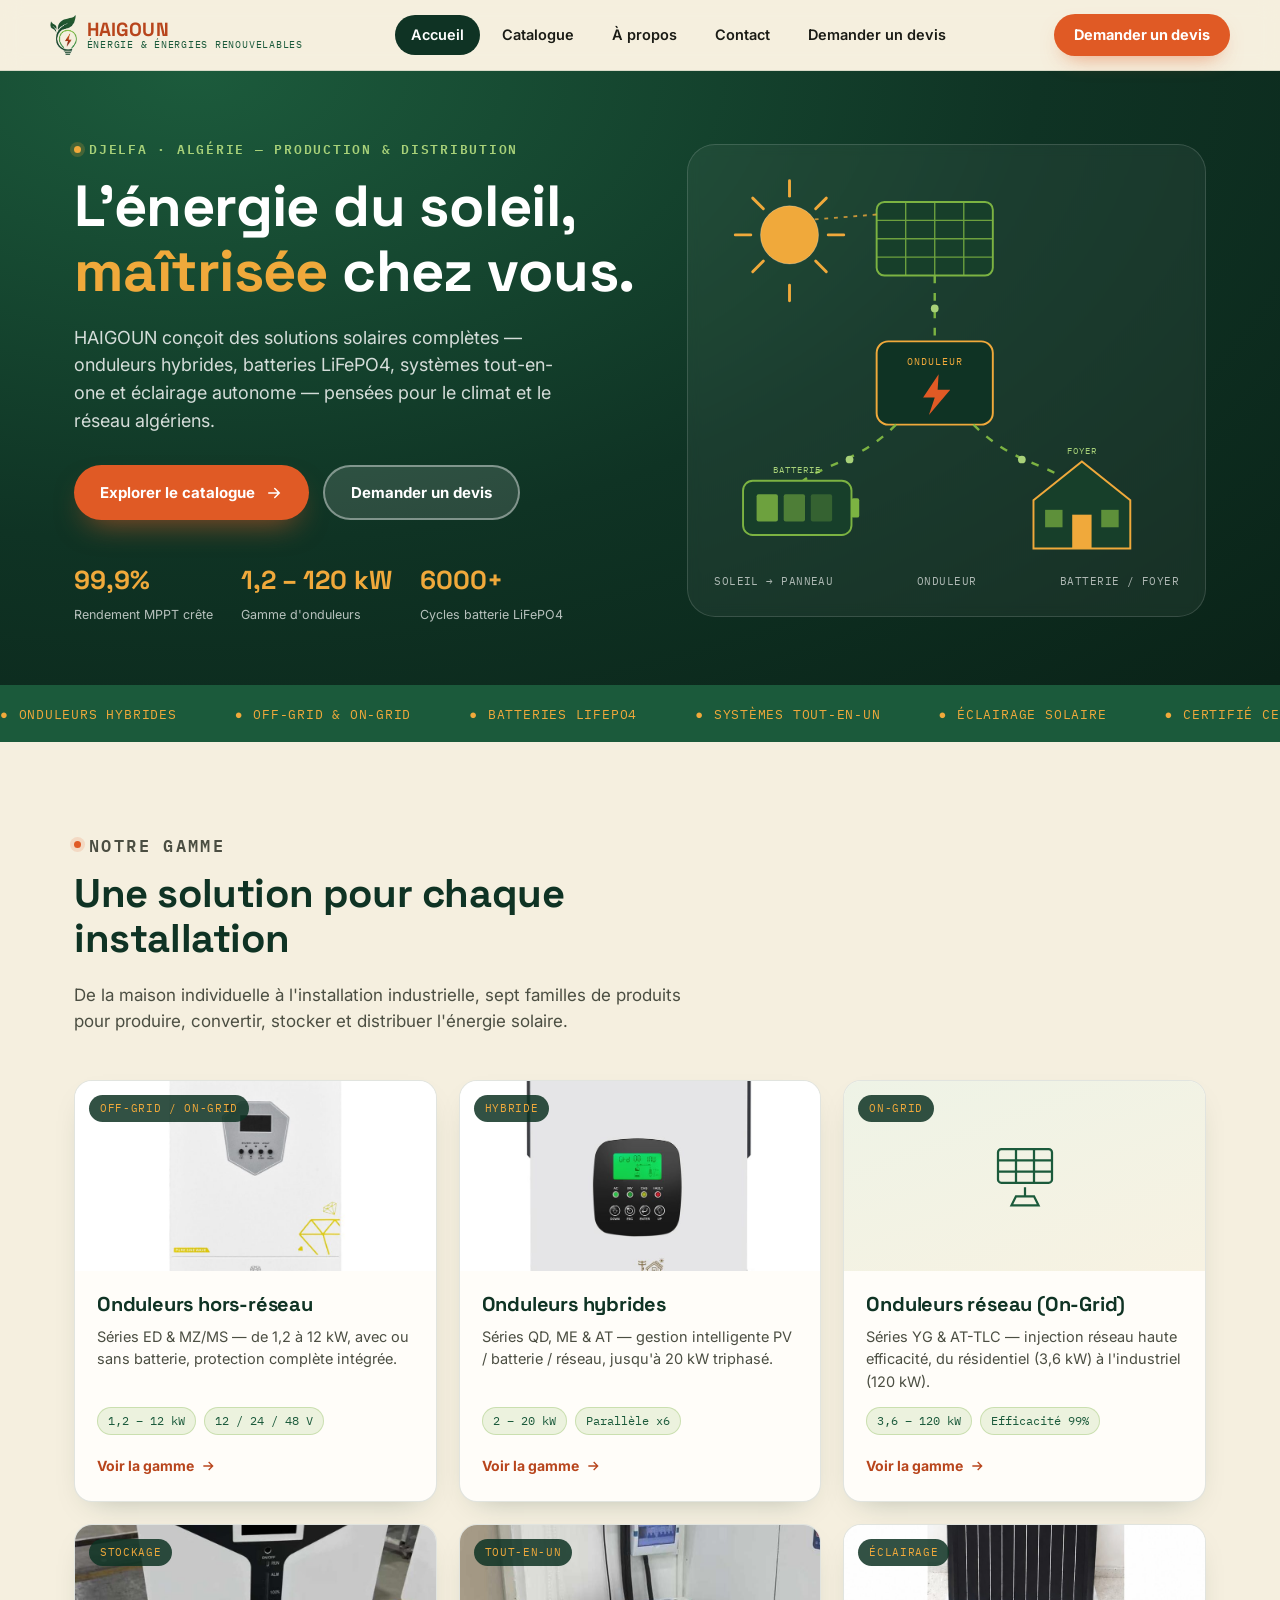
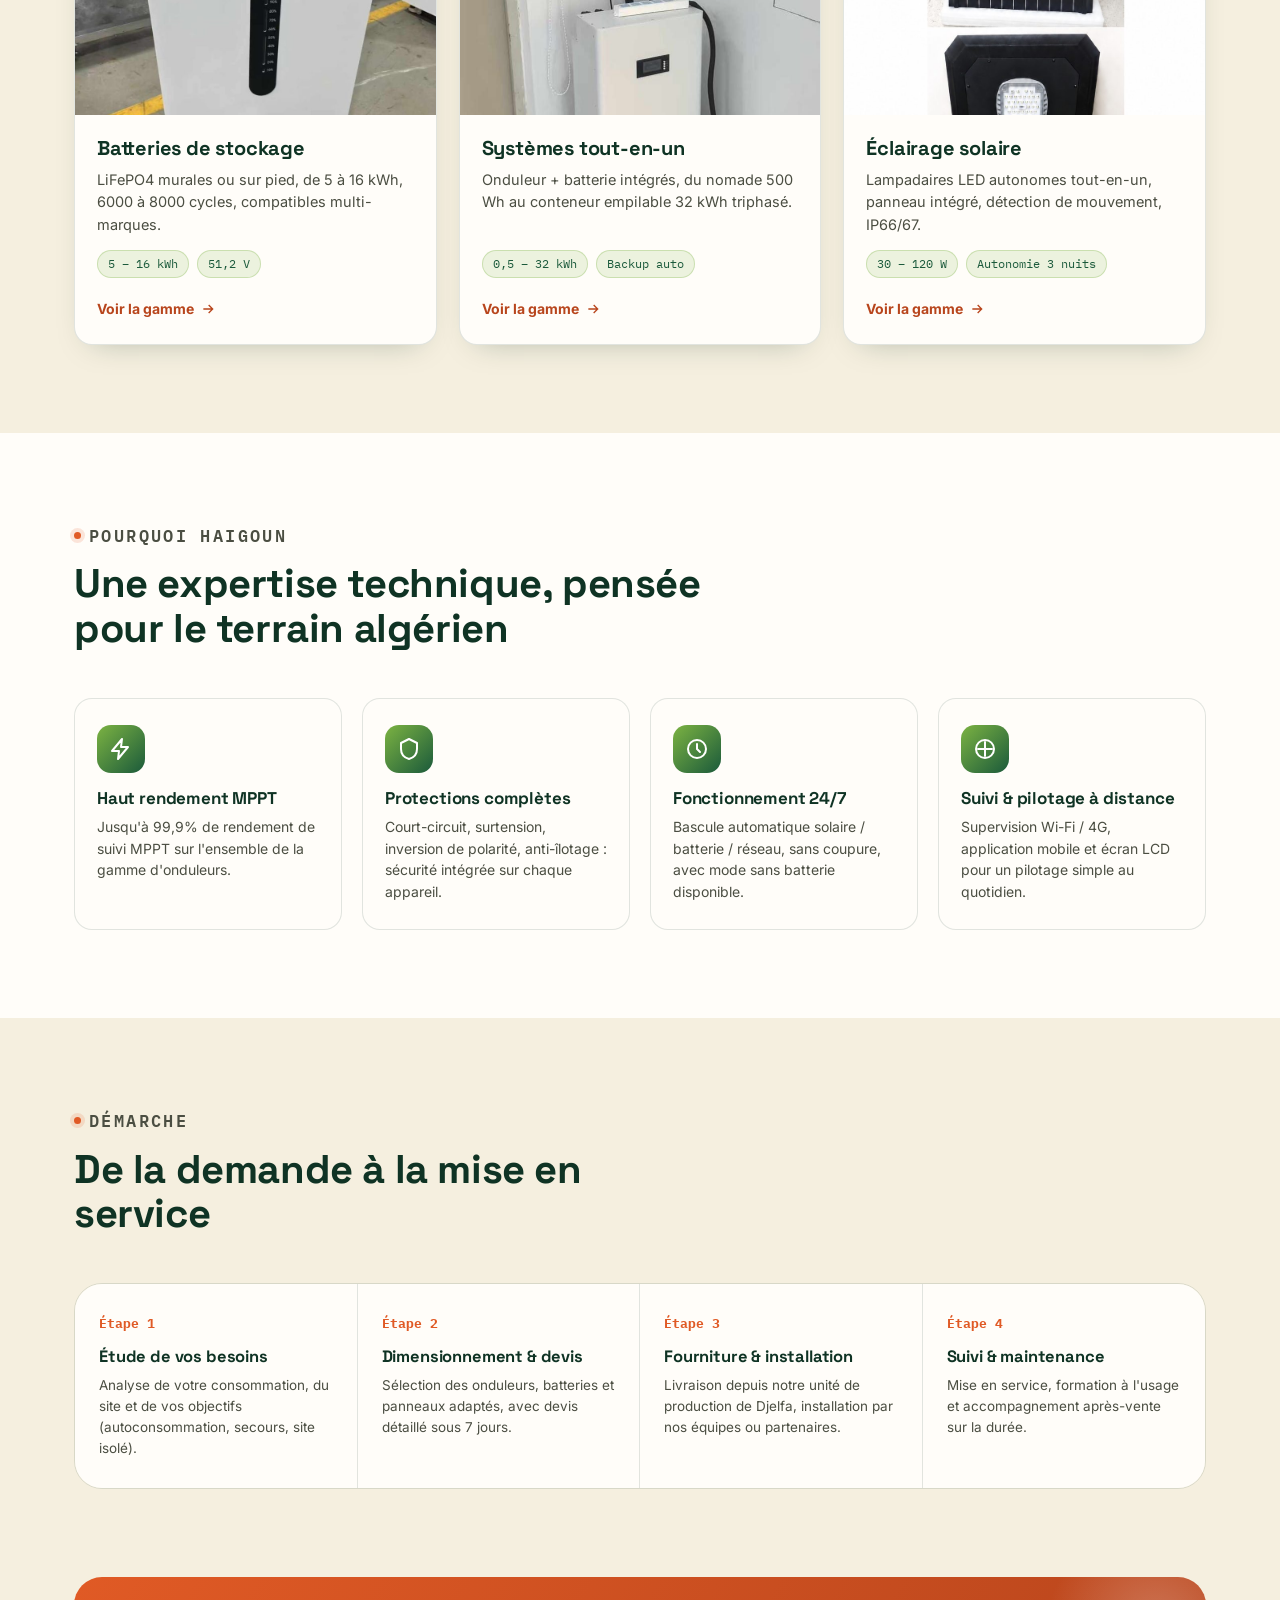
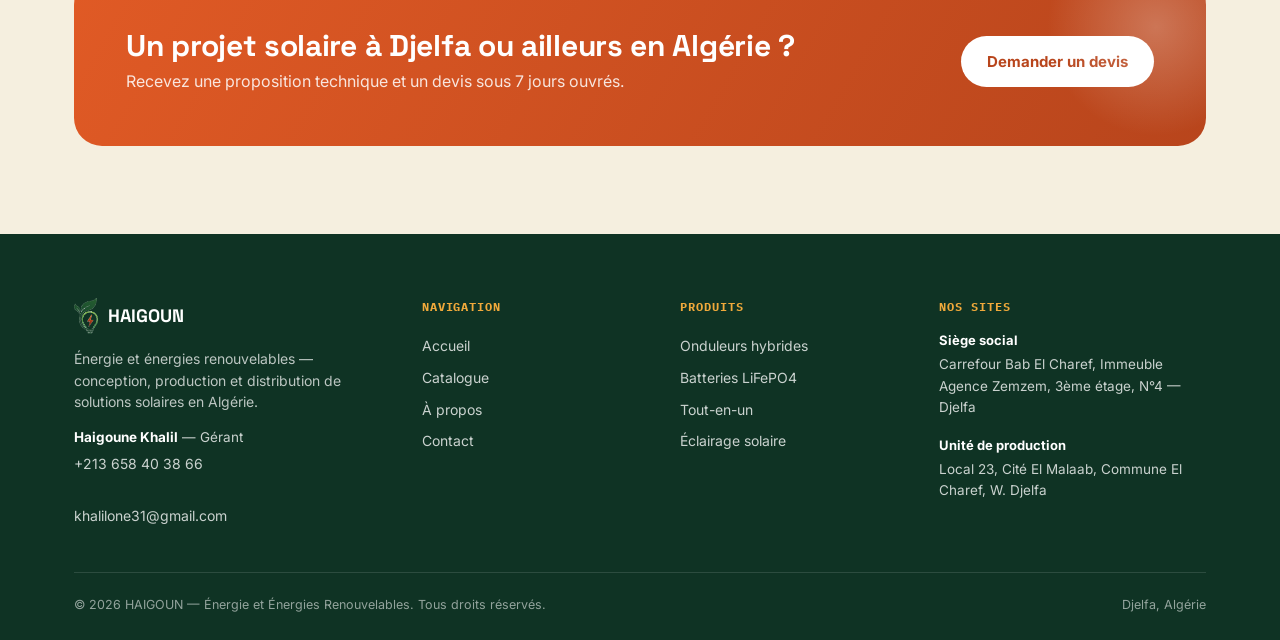
==== index.html @ 567dcff5 "Add files via upload" ====
<!DOCTYPE html>
<html lang="fr">
<head>
<meta charset="UTF-8">
<meta name="viewport" content="width=device-width, initial-scale=1.0">
<title>HAIGOUN — Énergie et Énergies Renouvelables | Djelfa, Algérie</title>
<meta name="description" content="HAIGOUN conçoit, fabrique et distribue des onduleurs solaires, batteries de stockage LiFePO4, systèmes tout-en-un et éclairage solaire pour l'Algérie. Unité de production à Djelfa.">
<link rel="icon" href="logo-icon.png">
<link rel="stylesheet" href="style.css">
</head>
<body>

<!-- ================= HEADER ================= -->
<header class="site-header">
  <div class="container nav">
    <a href="index.html" class="brand">
      <img src="logo-icon.png" alt="Logo HAIGOUN">
      <span class="brand-text"><strong>HAIGOUN</strong><span>Énergie &amp; énergies renouvelables</span></span>
    </a>
    <nav class="nav-links" id="nav-links">
      <a href="index.html" class="active">Accueil</a>
      <a href="catalogue.html">Catalogue</a>
      <a href="a-propos.html">À propos</a>
      <a href="contact.html">Contact</a>
      <a href="contact.html" class="nav-cta-mobile">Demander un devis</a>
    </nav>
    <a href="contact.html" class="nav-cta">Demander un devis</a>
    <button class="nav-toggle" aria-label="Ouvrir le menu" aria-expanded="false">
      <span></span><span></span><span></span>
    </button>
  </div>
</header>

<!-- ================= HERO ================= -->
<section class="hero">
  <div class="container hero-grid">
    <div>
      <p class="eyebrow on-dark">Djelfa · Algérie — production &amp; distribution</p>
      <h1>L'énergie du soleil,<br><em>maîtrisée</em> chez vous.</h1>
      <p class="hero-lede">HAIGOUN conçoit des solutions solaires complètes — onduleurs hybrides, batteries LiFePO4, systèmes tout-en-one et éclairage autonome — pensées pour le climat et le réseau algériens.</p>
      <div class="hero-actions">
        <a href="catalogue.html" class="btn btn-primary">
          Explorer le catalogue
          <svg viewBox="0 0 24 24" fill="none" stroke="currentColor" stroke-width="2" stroke-linecap="round"><path d="M5 12h14M13 6l6 6-6 6"/></svg>
        </a>
        <a href="contact.html" class="btn btn-ghost-light">Demander un devis</a>
      </div>
      <div class="hero-trust">
        <div><strong>99,9%</strong><span>Rendement MPPT crête</span></div>
        <div><strong>1,2 – 120 kW</strong><span>Gamme d'onduleurs</span></div>
        <div><strong>6000+</strong><span>Cycles batterie LiFePO4</span></div>
      </div>
    </div>

    <div class="hero-visual">
      <div class="flow-card">
        <svg viewBox="0 0 480 400" xmlns="http://www.w3.org/2000/svg" role="img" aria-label="Schéma du flux d'énergie solaire : soleil, panneau photovoltaïque, onduleur, batterie et maison">
          <!-- Sun -->
          <g class="sun-ray">
            <g stroke="#F0A93B" stroke-width="3" stroke-linecap="round">
              <line x1="78" y1="10" x2="78" y2="26"/>
              <line x1="78" y1="118" x2="78" y2="134"/>
              <line x1="22" y1="66" x2="38" y2="66"/>
              <line x1="118" y1="66" x2="134" y2="66"/>
              <line x1="40" y1="28" x2="51" y2="39"/>
              <line x1="105" y1="93" x2="116" y2="104"/>
              <line x1="116" y1="28" x2="105" y2="39"/>
              <line x1="51" y1="93" x2="40" y2="104"/>
            </g>
          </g>
          <circle cx="78" cy="66" r="30" fill="#F0A93B"/>
          <circle cx="78" cy="66" r="30" fill="none" stroke="#fff" stroke-opacity=".25" stroke-width="1"/>

          <!-- PV Panel -->
          <g transform="translate(168,32)">
            <rect x="0" y="0" width="120" height="76" rx="8" fill="#173F2A" stroke="#7CB342" stroke-width="2"/>
            <g stroke="#7CB342" stroke-width="1.4" opacity=".85">
              <line x1="0" y1="19" x2="120" y2="19"/>
              <line x1="0" y1="38" x2="120" y2="38"/>
              <line x1="0" y1="57" x2="120" y2="57"/>
              <line x1="30" y1="0" x2="30" y2="76"/>
              <line x1="60" y1="0" x2="60" y2="76"/>
              <line x1="90" y1="0" x2="90" y2="76"/>
            </g>
          </g>
          <!-- sunlight to panel -->
          <line x1="104" y1="50" x2="168" y2="45" stroke="#F0A93B" stroke-width="2" stroke-dasharray="4 6" opacity=".8"/>

          <!-- vertical dashed line panel -> inverter -->
          <line x1="228" y1="108" x2="228" y2="176" stroke="#7CB342" stroke-width="2.5" class="dash-flow"/>
          <circle cx="228" cy="142" r="4" fill="#A8D179" class="pulse-dot"/>

          <!-- Inverter box -->
          <g transform="translate(168,176)">
            <rect x="0" y="0" width="120" height="86" rx="12" fill="#0F3324" stroke="#F0A93B" stroke-width="2"/>
            <text x="60" y="24" text-anchor="middle" font-family="IBM Plex Mono, monospace" font-size="10" fill="#F0A93B" letter-spacing="1">ONDULEUR</text>
            <path d="M64 34 L48 58 L60 58 L54 76 L76 50 L63 50 Z" fill="#E05A25"/>
          </g>

          <!-- lines to battery and house -->
          <path d="M188 262 C 150 300, 120 300, 92 320" fill="none" stroke="#7CB342" stroke-width="2.5" class="dash-flow"/>
          <path d="M268 262 C 306 300, 336 300, 366 320" fill="none" stroke="#7CB342" stroke-width="2.5" class="dash-flow"/>
          <circle cx="140" cy="298" r="4" fill="#A8D179" class="pulse-dot"/>
          <circle cx="318" cy="298" r="4" fill="#A8D179" class="pulse-dot"/>

          <!-- Battery -->
          <g transform="translate(30,320)">
            <rect x="0" y="0" width="112" height="56" rx="10" fill="#173F2A" stroke="#7CB342" stroke-width="2"/>
            <rect x="112" y="18" width="8" height="20" rx="2" fill="#7CB342"/>
            <rect x="14" y="14" width="22" height="28" rx="2" fill="#7CB342" opacity=".85"/>
            <rect x="42" y="14" width="22" height="28" rx="2" fill="#7CB342" opacity=".55"/>
            <rect x="70" y="14" width="22" height="28" rx="2" fill="#7CB342" opacity=".3"/>
            <text x="56" y="-8" text-anchor="middle" font-family="IBM Plex Mono, monospace" font-size="9.5" fill="#A8D179" letter-spacing="1">BATTERIE</text>
          </g>

          <!-- House -->
          <g transform="translate(330,300)">
            <path d="M0 40 L50 0 L100 40 L100 90 L0 90 Z" fill="#173F2A" stroke="#F0A93B" stroke-width="2"/>
            <rect x="40" y="55" width="20" height="35" fill="#F0A93B"/>
            <rect x="12" y="50" width="18" height="18" fill="#7CB342" opacity=".7"/>
            <rect x="70" y="50" width="18" height="18" fill="#7CB342" opacity=".7"/>
            <text x="50" y="-8" text-anchor="middle" font-family="IBM Plex Mono, monospace" font-size="9.5" fill="#A8D179" letter-spacing="1">FOYER</text>
          </g>
        </svg>
        <div class="flow-caption">
          <span>Soleil → Panneau</span><span>Onduleur</span><span>Batterie / Foyer</span>
        </div>
      </div>
    </div>
  </div>
</section>

<div class="strip">
  <div class="strip-track">
    <span><span>●</span>Onduleurs hybrides</span>
    <span><span>●</span>Off-grid &amp; On-grid</span>
    <span><span>●</span>Batteries LiFePO4</span>
    <span><span>●</span>Systèmes tout-en-un</span>
    <span><span>●</span>Éclairage solaire</span>
    <span><span>●</span>Certifié CE</span>
    <span><span>●</span>Onduleurs hybrides</span>
    <span><span>●</span>Off-grid &amp; On-grid</span>
    <span><span>●</span>Batteries LiFePO4</span>
    <span><span>●</span>Systèmes tout-en-un</span>
    <span><span>●</span>Éclairage solaire</span>
    <span><span>●</span>Certifié CE</span>
  </div>
</div>

<!-- ================= CATEGORIES ================= -->
<section class="section-pad">
  <div class="container">
    <div class="section-head reveal">
      <p class="eyebrow">Notre gamme</p>
      <h2>Une solution pour chaque installation</h2>
      <p>De la maison individuelle à l'installation industrielle, sept familles de produits pour produire, convertir, stocker et distribuer l'énergie solaire.</p>
    </div>

    <div class="cat-grid">
      <div class="cat-card reveal">
        <div class="cat-img"><span class="cat-tag">Off-grid / On-grid</span><img src="offgrid-inverter.jpg" alt="Onduleur solaire hors-réseau HAIGOUN"></div>
        <div class="cat-body">
          <h3>Onduleurs hors-réseau</h3>
          <p>Séries ED &amp; MZ/MS — de 1,2 à 12 kW, avec ou sans batterie, protection complète intégrée.</p>
          <div class="cat-specs"><span class="pill">1,2 – 12 kW</span><span class="pill">12 / 24 / 48 V</span></div>
          <a href="catalogue.html#offgrid" class="cat-link">Voir la gamme <svg viewBox="0 0 24 24" fill="none" stroke="currentColor" stroke-width="2"><path d="M5 12h14M13 6l6 6-6 6"/></svg></a>
        </div>
      </div>

      <div class="cat-card reveal">
        <div class="cat-img"><span class="cat-tag">Hybride</span><img src="hybrid-inverter.jpg" alt="Onduleur solaire hybride HAIGOUN"></div>
        <div class="cat-body">
          <h3>Onduleurs hybrides</h3>
          <p>Séries QD, ME &amp; AT — gestion intelligente PV / batterie / réseau, jusqu'à 20 kW triphasé.</p>
          <div class="cat-specs"><span class="pill">2 – 20 kW</span><span class="pill">Parallèle x6</span></div>
          <a href="catalogue.html#hybride" class="cat-link">Voir la gamme <svg viewBox="0 0 24 24" fill="none" stroke="currentColor" stroke-width="2"><path d="M5 12h14M13 6l6 6-6 6"/></svg></a>
        </div>
      </div>

      <div class="cat-card reveal">
        <div class="cat-img icon-media" style="background:linear-gradient(160deg,#eef3e6,#f7f2e2);display:flex;align-items:center;justify-content:center;"><span class="cat-tag" style="position:absolute;top:14px;left:14px;">On-grid</span>
          <svg viewBox="0 0 64 64" width="72" height="72" fill="none" stroke="#1B5A3B" stroke-width="2"><rect x="8" y="8" width="48" height="30" rx="3"/><line x1="8" y1="18" x2="56" y2="18"/><line x1="8" y1="28" x2="56" y2="28"/><line x1="24" y1="8" x2="24" y2="38"/><line x1="40" y1="8" x2="40" y2="38"/><path d="M32 42v8M20 58h24l-4-8H24z"/></svg>
        </div>
        <div class="cat-body">
          <h3>Onduleurs réseau (On-Grid)</h3>
          <p>Séries YG &amp; AT-TLC — injection réseau haute efficacité, du résidentiel (3,6 kW) à l'industriel (120 kW).</p>
          <div class="cat-specs"><span class="pill">3,6 – 120 kW</span><span class="pill">Efficacité 99%</span></div>
          <a href="catalogue.html#ongrid" class="cat-link">Voir la gamme <svg viewBox="0 0 24 24" fill="none" stroke="currentColor" stroke-width="2"><path d="M5 12h14M13 6l6 6-6 6"/></svg></a>
        </div>
      </div>

      <div class="cat-card reveal">
        <div class="cat-img"><span class="cat-tag">Stockage</span><img src="storage-install-2.jpg" alt="Batterie de stockage solaire LiFePO4"></div>
        <div class="cat-body">
          <h3>Batteries de stockage</h3>
          <p>LiFePO4 murales ou sur pied, de 5 à 16 kWh, 6000 à 8000 cycles, compatibles multi-marques.</p>
          <div class="cat-specs"><span class="pill">5 – 16 kWh</span><span class="pill">51,2 V</span></div>
          <a href="catalogue.html#batteries" class="cat-link">Voir la gamme <svg viewBox="0 0 24 24" fill="none" stroke="currentColor" stroke-width="2"><path d="M5 12h14M13 6l6 6-6 6"/></svg></a>
        </div>
      </div>

      <div class="cat-card reveal">
        <div class="cat-img"><span class="cat-tag">Tout-en-un</span><img src="storage-install.jpg" alt="Système de stockage solaire tout-en-un empilable"></div>
        <div class="cat-body">
          <h3>Systèmes tout-en-un</h3>
          <p>Onduleur + batterie intégrés, du nomade 500 Wh au conteneur empilable 32 kWh triphasé.</p>
          <div class="cat-specs"><span class="pill">0,5 – 32 kWh</span><span class="pill">Backup auto</span></div>
          <a href="catalogue.html#allinone" class="cat-link">Voir la gamme <svg viewBox="0 0 24 24" fill="none" stroke="currentColor" stroke-width="2"><path d="M5 12h14M13 6l6 6-6 6"/></svg></a>
        </div>
      </div>

      <div class="cat-card reveal">
        <div class="cat-img"><span class="cat-tag">Éclairage</span><img src="streetlight.jpg" alt="Lampadaire solaire LED HAIGOUN"></div>
        <div class="cat-body">
          <h3>Éclairage solaire</h3>
          <p>Lampadaires LED autonomes tout-en-un, panneau intégré, détection de mouvement, IP66/67.</p>
          <div class="cat-specs"><span class="pill">30 – 120 W</span><span class="pill">Autonomie 3 nuits</span></div>
          <a href="catalogue.html#eclairage" class="cat-link">Voir la gamme <svg viewBox="0 0 24 24" fill="none" stroke="currentColor" stroke-width="2"><path d="M5 12h14M13 6l6 6-6 6"/></svg></a>
        </div>
      </div>
    </div>
  </div>
</section>

<!-- ================= WHY US ================= -->
<section class="section-pad" style="background:var(--paper);">
  <div class="container">
    <div class="section-head reveal">
      <p class="eyebrow">Pourquoi HAIGOUN</p>
      <h2>Une expertise technique, pensée pour le terrain algérien</h2>
    </div>
    <div class="feat-grid">
      <div class="feat-card reveal">
        <div class="feat-icon"><svg viewBox="0 0 24 24" fill="none" stroke-width="2" stroke-linecap="round" stroke-linejoin="round"><path d="M13 2 3 14h7l-1 8 10-12h-7l1-8z"/></svg></div>
        <h4>Haut rendement MPPT</h4>
        <p>Jusqu'à 99,9% de rendement de suivi MPPT sur l'ensemble de la gamme d'onduleurs.</p>
      </div>
      <div class="feat-card reveal">
        <div class="feat-icon"><svg viewBox="0 0 24 24" fill="none" stroke-width="2" stroke-linecap="round" stroke-linejoin="round"><path d="M12 2 4 6v6c0 5 3.4 8.7 8 10 4.6-1.3 8-5 8-10V6l-8-4z"/></svg></div>
        <h4>Protections complètes</h4>
        <p>Court-circuit, surtension, inversion de polarité, anti-îlotage : sécurité intégrée sur chaque appareil.</p>
      </div>
      <div class="feat-card reveal">
        <div class="feat-icon"><svg viewBox="0 0 24 24" fill="none" stroke-width="2" stroke-linecap="round" stroke-linejoin="round"><circle cx="12" cy="12" r="9"/><path d="M12 7v5l3 3"/></svg></div>
        <h4>Fonctionnement 24/7</h4>
        <p>Bascule automatique solaire / batterie / réseau, sans coupure, avec mode sans batterie disponible.</p>
      </div>
      <div class="feat-card reveal">
        <div class="feat-icon"><svg viewBox="0 0 24 24" fill="none" stroke-width="2" stroke-linecap="round" stroke-linejoin="round"><path d="M5 12h14M12 5v14"/><circle cx="12" cy="12" r="9"/></svg></div>
        <h4>Suivi &amp; pilotage à distance</h4>
        <p>Supervision Wi-Fi / 4G, application mobile et écran LCD pour un pilotage simple au quotidien.</p>
      </div>
    </div>
  </div>
</section>

<!-- ================= PROCESS ================= -->
<section class="section-pad">
  <div class="container">
    <div class="section-head reveal">
      <p class="eyebrow">Démarche</p>
      <h2>De la demande à la mise en service</h2>
    </div>
    <div class="process reveal">
      <div class="process-step">
        <span class="process-num">Étape 1</span>
        <h4>Étude de vos besoins</h4>
        <p>Analyse de votre consommation, du site et de vos objectifs (autoconsommation, secours, site isolé).</p>
      </div>
      <div class="process-step">
        <span class="process-num">Étape 2</span>
        <h4>Dimensionnement &amp; devis</h4>
        <p>Sélection des onduleurs, batteries et panneaux adaptés, avec devis détaillé sous 7 jours.</p>
      </div>
      <div class="process-step">
        <span class="process-num">Étape 3</span>
        <h4>Fourniture &amp; installation</h4>
        <p>Livraison depuis notre unité de production de Djelfa, installation par nos équipes ou partenaires.</p>
      </div>
      <div class="process-step">
        <span class="process-num">Étape 4</span>
        <h4>Suivi &amp; maintenance</h4>
        <p>Mise en service, formation à l'usage et accompagnement après-vente sur la durée.</p>
      </div>
    </div>
  </div>
</section>

<!-- ================= CTA BAND ================= -->
<section class="section-pad" style="padding-top:0;">
  <div class="container">
    <div class="cta-band reveal">
      <div>
        <h3>Un projet solaire à Djelfa ou ailleurs en Algérie ?</h3>
        <p>Recevez une proposition technique et un devis sous 7 jours ouvrés.</p>
      </div>
      <a href="contact.html" class="btn" style="background:#fff;color:var(--ember-dark);">Demander un devis</a>
    </div>
  </div>
</section>

<!-- ================= FOOTER ================= -->
<footer class="site-footer">
  <div class="container">
    <div class="footer-grid">
      <div>
        <div class="footer-brand"><img src="logo-icon.png" alt="HAIGOUN"><strong>HAIGOUN</strong></div>
        <p style="font-size:14px;color:rgba(255,255,255,0.72);max-width:280px;">Énergie et énergies renouvelables — conception, production et distribution de solutions solaires en Algérie.</p>
        <p style="font-size:13.5px;color:rgba(255,255,255,0.78);max-width:280px;margin:0;">
          <strong style="color:#fff;">Haigoune Khalil</strong> — Gérant<br>
          <a href="tel:+213658403866" style="color:rgba(255,255,255,0.78);">+213 658 40 38 66</a><br>
          <a href="mailto:khalilone31@gmail.com" style="color:rgba(255,255,255,0.78);">khalilone31@gmail.com</a>
        </p>
      </div>
      <div>
        <h5>Navigation</h5>
        <a href="index.html">Accueil</a>
        <a href="catalogue.html">Catalogue</a>
        <a href="a-propos.html">À propos</a>
        <a href="contact.html">Contact</a>
      </div>
      <div>
        <h5>Produits</h5>
        <a href="catalogue.html#hybride">Onduleurs hybrides</a>
        <a href="catalogue.html#batteries">Batteries LiFePO4</a>
        <a href="catalogue.html#allinone">Tout-en-un</a>
        <a href="catalogue.html#eclairage">Éclairage solaire</a>
      </div>
      <div>
        <h5>Nos sites</h5>
        <div class="footer-addr"><strong>Siège social</strong>Carrefour Bab El Charef, Immeuble Agence Zemzem, 3ème étage, N°4 — Djelfa</div>
        <div class="footer-addr"><strong>Unité de production</strong>Local 23, Cité El Malaab, Commune El Charef, W. Djelfa</div>
      </div>
    </div>
    <div class="footer-bottom">
      <span>© <span class="year-now">2026</span> HAIGOUN — Énergie et Énergies Renouvelables. Tous droits réservés.</span>
      <span>Djelfa, Algérie</span>
    </div>
  </div>
</footer>

<script src="main.js"></script>
</body>
</html>
---- style.css ----
/* ==========================================================================
   HAIGOUN — Énergie et Énergies Renouvelables
   Design system : vert forêt / doré solaire / braise orangée
   ========================================================================== */

@import url('https://fonts.googleapis.com/css2?family=Space+Grotesk:wght@500;600;700&family=Inter:wght@400;500;600;700&family=IBM+Plex+Mono:wght@500;600&display=swap');

:root{
  /* --- Couleurs de marque --- */
  --pine:        #0F3324;   /* vert pin très sombre — fond dominant */
  --forest:      #1B5A3B;   /* vert forêt secondaire */
  --leaf:        #7CB342;   /* vert feuille — accent primaire */
  --leaf-light:  #A8D179;
  --sun:         #F0A93B;   /* doré solaire — accent chaleureux */
  --ember:       #E05A25;   /* orange braise — CTA / énergie */
  --ember-dark:  #B8451C;

  --sand:        #F5EFDF;   /* fond clair chaud (sections) */
  --sand-deep:   #ECE2C8;
  --paper:       #FFFDF9;   /* cartes */
  --ink:         #1A1B15;   /* texte principal */
  --ink-soft:    #4B4E42;   /* texte secondaire */
  --line:        rgba(15,51,36,0.12);

  --font-display: 'Space Grotesk', 'Segoe UI', sans-serif;
  --font-body: 'Inter', 'Segoe UI', sans-serif;
  --font-mono: 'IBM Plex Mono', monospace;

  --radius-s: 10px;
  --radius-m: 18px;
  --radius-l: 28px;

  --shadow-soft: 0 20px 45px -25px rgba(15,51,36,0.45);
  --shadow-card: 0 12px 30px -18px rgba(15,51,36,0.35);

  --container: 1180px;
}

*, *::before, *::after{ box-sizing: border-box; }
html{ scroll-behavior: smooth; }
body{
  margin:0;
  font-family: var(--font-body);
  background: var(--sand);
  color: var(--ink);
  line-height: 1.55;
  -webkit-font-smoothing: antialiased;
}
img{ max-width:100%; display:block; }
a{ color: inherit; text-decoration:none; }
ul{ margin:0; padding:0; list-style:none; }
h1,h2,h3,h4{
  font-family: var(--font-display);
  line-height: 1.12;
  margin: 0 0 .5em;
  letter-spacing: -0.01em;
  color: var(--pine);
}
p{ margin: 0 0 1em; }
.container{
  width: 100%;
  max-width: var(--container);
  margin: 0 auto;
  padding: 0 24px;
}
section{ position: relative; }
.section-pad{ padding: 88px 0; }
@media (max-width: 720px){ .section-pad{ padding: 56px 0; } }

:focus-visible{
  outline: 3px solid var(--sun);
  outline-offset: 3px;
  border-radius: 4px;
}

/* --- Eyebrow / labels --- */
.eyebrow{
  display:inline-flex;
  align-items:center;
  gap:8px;
  font-family: var(--font-mono);
  font-size: 12.5px;
  letter-spacing: 0.14em;
  text-transform: uppercase;
  color: var(--forest);
  font-weight: 600;
  margin-bottom: 14px;
}
.eyebrow::before{
  content:"";
  width: 7px; height: 7px;
  background: var(--ember);
  border-radius: 50%;
  box-shadow: 0 0 0 4px rgba(224,90,37,0.15);
}
.eyebrow.on-dark{ color: var(--leaf-light); }
.eyebrow.on-dark::before{ background: var(--sun); box-shadow:0 0 0 4px rgba(240,169,59,0.2); }

.section-head{ max-width: 640px; margin-bottom: 46px; }
.section-head h2{ font-size: clamp(28px, 3.4vw, 40px); }
.section-head p{ color: var(--ink-soft); font-size: 17px; }
.section-head.center{ margin-left:auto; margin-right:auto; text-align:center; }

/* ==========================================================================
   HEADER / NAV
   ========================================================================== */
.site-header{
  position: sticky; top:0; z-index: 100;
  background: rgba(245,239,223,0.88);
  backdrop-filter: blur(10px);
  border-bottom: 1px solid var(--line);
}
.nav{
  display:flex; align-items:center; justify-content:space-between;
  padding: 14px 0;
}
.brand{ display:flex; align-items:center; gap:10px; }
.brand img{ height: 40px; width:auto; }
.brand-text{ display:flex; flex-direction:column; line-height:1.05; }
.brand-text strong{
  font-family: var(--font-display); font-size: 19px; color: var(--ember-dark);
  letter-spacing: 0.01em;
}
.brand-text span{ font-family: var(--font-mono); font-size: 9.5px; letter-spacing: 0.08em; color: var(--forest); text-transform: uppercase; }

.nav-links{ display:flex; align-items:center; gap: 6px; }
.nav-links a{
  padding: 9px 16px; border-radius: 999px;
  font-weight: 600; font-size: 14.5px; color: var(--ink);
  transition: background .2s, color .2s;
}
.nav-links a:hover{ background: rgba(27,90,59,0.08); }
.nav-links a.active{ background: var(--pine); color: #fff; }

.nav-cta{
  display:inline-flex; align-items:center; gap:8px;
  background: var(--ember); color:#fff !important;
  padding: 10px 20px; border-radius: 999px; font-weight:700; font-size:14.5px;
  box-shadow: 0 10px 22px -10px rgba(224,90,37,0.6);
  transition: transform .2s, box-shadow .2s;
}
.nav-cta:hover{ transform: translateY(-2px); box-shadow: 0 14px 26px -10px rgba(224,90,37,0.7); }

.nav-toggle{
  display:none; background:none; border:2px solid var(--pine); border-radius: 10px;
  width:42px; height:38px; cursor:pointer; padding:0;
  flex-direction:column; align-items:center; justify-content:center; gap:4px;
}
.nav-toggle span{ width:20px; height:2px; background: var(--pine); }

@media (max-width: 900px){
  .nav-links{
    position:absolute; top: 100%; left:0; right:0;
    flex-direction:column; align-items:stretch; gap:2px;
    background: var(--paper); border-bottom:1px solid var(--line);
    padding: 10px 20px 18px; box-shadow: var(--shadow-card);
    display:none;
  }
  .nav-links.open{ display:flex; }
  .nav-links a{ padding: 12px 14px; }
  .nav-toggle{ display:flex; }
  .nav-cta{ display:none; }
  .nav-links a.nav-cta-mobile{
    display:inline-flex; justify-content:center; background:var(--ember); color:#fff; margin-top:6px;
  }
}

/* ==========================================================================
   BUTTONS
   ========================================================================== */
.btn{
  display:inline-flex; align-items:center; gap:10px;
  padding: 14px 26px; border-radius: 999px;
  font-weight: 700; font-size: 15px; font-family: var(--font-body);
  border: none; cursor:pointer;
  transition: transform .22s ease, box-shadow .22s ease, background .22s ease;
}
.btn-primary{ background: var(--ember); color:#fff; box-shadow: 0 14px 30px -12px rgba(224,90,37,0.65); }
.btn-primary:hover{ transform: translateY(-3px); box-shadow: 0 18px 34px -12px rgba(224,90,37,0.75); }
.btn-outline{ background: transparent; color: var(--pine); border: 2px solid var(--pine); }
.btn-outline:hover{ background: var(--pine); color:#fff; }
.btn-ghost-light{ background: rgba(255,255,255,0.12); color:#fff; border:2px solid rgba(255,255,255,0.4); }
.btn-ghost-light:hover{ background:#fff; color: var(--pine); }
.btn-sm{ padding: 10px 18px; font-size: 13.5px; }
.btn svg{ width:18px; height:18px; }

/* ==========================================================================
   HERO
   ========================================================================== */
.hero{
  background: radial-gradient(120% 140% at 15% 0%, #1c5b3c 0%, var(--pine) 55%, #0a2318 100%);
  color: #fff;
  padding: 64px 0 0;
  overflow:hidden;
}
.hero-grid{
  display:grid; grid-template-columns: 1.05fr 0.95fr; gap: 40px; align-items:center;
  padding-bottom: 60px;
}
.hero h1{
  color:#fff; font-size: clamp(34px, 5vw, 58px); margin-bottom: 20px;
}
.hero h1 em{ font-style:normal; color: var(--sun); }
.hero-lede{ color: rgba(255,255,255,0.82); font-size: 18px; max-width: 480px; }
.hero-actions{ display:flex; gap: 14px; flex-wrap:wrap; margin: 30px 0 40px; }
.hero-trust{ display:flex; gap: 28px; flex-wrap:wrap; }
.hero-trust div{ }
.hero-trust strong{ display:block; font-family: var(--font-display); font-size: 26px; color: var(--sun); }
.hero-trust span{ font-size: 12.5px; color: rgba(255,255,255,0.7); }

.hero-visual{ position:relative; }
.flow-card{
  background: rgba(255,255,255,0.05);
  border: 1px solid rgba(255,255,255,0.14);
  border-radius: var(--radius-l);
  padding: 26px;
  backdrop-filter: blur(6px);
}
.flow-card svg{ width:100%; height:auto; display:block; }
.flow-caption{
  display:flex; justify-content:space-between; margin-top:14px;
  font-family: var(--font-mono); font-size: 11px; letter-spacing:.04em;
  color: rgba(255,255,255,0.65); text-transform:uppercase;
}

.dash-flow{ stroke-dasharray: 8 10; animation: dashmove 1.8s linear infinite; }
@keyframes dashmove{ to{ stroke-dashoffset: -36; } }
.pulse-dot{ animation: pulseFade 2.6s ease-in-out infinite; }
@keyframes pulseFade{ 0%,100%{ opacity:.35; r:3.2; } 50%{ opacity:1; r:4.6; } }
.sun-ray{ transform-origin: center; animation: rayspin 26s linear infinite; }
@keyframes rayspin{ to{ transform: rotate(360deg); } }

@media (prefers-reduced-motion: reduce){
  .dash-flow, .pulse-dot, .sun-ray, .reveal{ animation: none !important; transition:none !important; }
}

@media (max-width: 900px){
  .hero-grid{ grid-template-columns: 1fr; }
  .hero-visual{ order:-1; }
}

/* ==========================================================================
   MARQUEE / STRIP
   ========================================================================== */
.strip{
  background: var(--forest); color:#fff;
  padding: 16px 0;
  overflow:hidden; white-space:nowrap;
}
.strip-track{
  display:inline-flex; gap: 48px;
  animation: scrollLeft 26s linear infinite;
  font-family: var(--font-mono); font-size: 13px; letter-spacing:.06em; text-transform:uppercase;
}
.strip-track span{ color: var(--sun); margin-right:10px; }
@keyframes scrollLeft{ from{ transform: translateX(0);} to{ transform: translateX(-50%); } }

/* ==========================================================================
   CATEGORY / PRODUCT CARDS
   ========================================================================== */
.cat-grid{
  display:grid; grid-template-columns: repeat(3, 1fr); gap: 22px;
}
@media (max-width: 980px){ .cat-grid{ grid-template-columns: repeat(2,1fr);} }
@media (max-width: 640px){ .cat-grid{ grid-template-columns: 1fr;} }

.cat-card{
  background: var(--paper); border-radius: var(--radius-m);
  overflow:hidden; box-shadow: var(--shadow-card);
  border: 1px solid var(--line);
  display:flex; flex-direction:column;
  transition: transform .28s ease, box-shadow .28s ease;
}
.cat-card:hover{ transform: translateY(-6px); box-shadow: 0 26px 40px -20px rgba(15,51,36,0.4); }
.cat-card .cat-img{ height: 190px; overflow:hidden; position:relative; }
.cat-card .cat-img img{ width:100%; height:100%; object-fit:cover; transition: transform .5s ease; }
.cat-card:hover .cat-img img{ transform: scale(1.06); }
.cat-tag{
  position:absolute; top:14px; left:14px;
  background: rgba(15,51,36,0.85); color: var(--sun);
  font-family: var(--font-mono); font-size:11px; text-transform:uppercase; letter-spacing:.06em;
  padding: 5px 11px; border-radius: 999px;
}
.cat-body{ padding: 22px 22px 24px; display:flex; flex-direction:column; gap:10px; flex:1; }
.cat-body h3{ font-size: 20px; margin:0; }
.cat-body p{ color: var(--ink-soft); font-size: 14.5px; margin:0; flex:1; }
.cat-specs{ display:flex; flex-wrap:wrap; gap:8px; margin: 4px 0 4px; }
.pill{
  font-family: var(--font-mono); font-size: 11.5px; color: var(--forest);
  background: rgba(124,179,66,0.14); padding: 4px 10px; border-radius: 999px;
  border: 1px solid rgba(124,179,66,0.3);
}
.cat-link{
  display:inline-flex; align-items:center; gap:6px; font-weight:700; color: var(--ember-dark); font-size:14px;
  margin-top: 6px;
}
.cat-link svg{ width:16px; height:16px; transition: transform .2s; }
.cat-card:hover .cat-link svg{ transform: translateX(4px); }

/* ==========================================================================
   WHY / FEATURES
   ========================================================================== */
.feat-grid{ display:grid; grid-template-columns: repeat(4,1fr); gap:20px; }
@media (max-width: 980px){ .feat-grid{ grid-template-columns: repeat(2,1fr);} }
@media (max-width: 560px){ .feat-grid{ grid-template-columns: 1fr;} }
.feat-card{
  background: var(--paper); border-radius: var(--radius-m); padding: 26px 22px;
  border: 1px solid var(--line);
}
.feat-icon{
  width:48px; height:48px; border-radius:14px;
  background: linear-gradient(135deg, var(--leaf), var(--forest));
  display:flex; align-items:center; justify-content:center; margin-bottom:16px;
}
.feat-icon svg{ width:24px; height:24px; stroke:#fff; }
.feat-card h4{ font-size:17px; margin-bottom:8px; }
.feat-card p{ font-size:14px; color: var(--ink-soft); margin:0; }

/* ==========================================================================
   PROCESS
   ========================================================================== */
.process{
  display:grid; grid-template-columns: repeat(4,1fr); gap: 0;
  counter-reset: step;
  border-radius: var(--radius-l); overflow:hidden;
  border: 1px solid var(--line);
}
.process-step{
  background: var(--paper); padding: 30px 24px; position:relative;
  border-right: 1px solid var(--line);
}
.process-step:last-child{ border-right:none; }
.process-num{
  font-family: var(--font-mono); color: var(--ember); font-weight:700; font-size: 13px;
  display:block; margin-bottom: 14px;
}
.process-step h4{ font-size:16.5px; margin-bottom:8px; }
.process-step p{ font-size: 13.5px; color: var(--ink-soft); margin:0; }
@media (max-width: 900px){
  .process{ grid-template-columns: 1fr 1fr; }
  .process-step{ border-bottom:1px solid var(--line); }
}
@media (max-width: 560px){ .process{ grid-template-columns: 1fr; } }

/* ==========================================================================
   CTA BAND
   ========================================================================== */
.cta-band{
  background: linear-gradient(120deg, var(--ember) 0%, var(--ember-dark) 100%);
  border-radius: var(--radius-l);
  padding: 52px;
  display:flex; align-items:center; justify-content:space-between; gap: 30px;
  color:#fff;
  position:relative; overflow:hidden;
}
.cta-band::after{
  content:""; position:absolute; right:-60px; top:-60px; width:220px; height:220px;
  background: radial-gradient(circle, rgba(255,255,255,0.25), transparent 70%);
}
.cta-band h3{ color:#fff; font-size: clamp(22px,3vw,30px); margin-bottom:6px; }
.cta-band p{ color: rgba(255,255,255,0.85); margin:0; }
@media (max-width: 760px){ .cta-band{ flex-direction:column; text-align:center; padding: 36px 26px; } }

/* ==========================================================================
   FOOTER
   ========================================================================== */
.site-footer{ background: var(--pine); color: rgba(255,255,255,0.82); padding: 64px 0 26px; }
.footer-grid{
  display:grid; grid-template-columns: 1.4fr 1fr 1fr 1.2fr; gap: 36px;
  padding-bottom: 40px; border-bottom: 1px solid rgba(255,255,255,0.12);
}
@media (max-width: 860px){ .footer-grid{ grid-template-columns: 1fr 1fr; } }
@media (max-width: 560px){ .footer-grid{ grid-template-columns: 1fr; } }
.footer-brand{ display:flex; align-items:center; gap:10px; margin-bottom: 14px; }
.footer-brand img{ height:36px; }
.footer-brand strong{ font-family: var(--font-display); color:#fff; font-size:18px; }
.site-footer h5{
  font-family: var(--font-mono); text-transform:uppercase; letter-spacing:.08em; font-size:12px;
  color: var(--sun); margin: 0 0 14px;
}
.site-footer a{ display:block; padding: 5px 0; font-size:14px; color: rgba(255,255,255,0.78); transition: color .2s; }
.site-footer a:hover{ color: var(--sun); }
.footer-addr{ font-size: 13.5px; line-height:1.6; color: rgba(255,255,255,0.78); margin-bottom: 16px; }
.footer-addr strong{ display:block; color:#fff; font-size:13px; margin-bottom:3px; }
.footer-bottom{
  display:flex; justify-content:space-between; align-items:center; flex-wrap:wrap; gap:10px;
  padding-top: 22px; font-size: 12.5px; color: rgba(255,255,255,0.55);
}

/* ==========================================================================
   PAGE HEADER (sous-pages)
   ========================================================================== */
.page-hero{
  background: linear-gradient(160deg, var(--forest), var(--pine));
  color:#fff; padding: 64px 0 70px;
  position:relative; overflow:hidden;
}
.page-hero .eyebrow{ color: var(--sun); }
.page-hero .eyebrow::before{ background: var(--sun); }
.page-hero h1{ color:#fff; font-size: clamp(30px, 4.6vw, 46px); max-width:720px; }
.page-hero p{ color: rgba(255,255,255,0.8); max-width:600px; font-size:16.5px; }
.page-hero-decor{
  position:absolute; right:-80px; top:-80px; width:320px; height:320px;
  border-radius:50%; background: radial-gradient(circle, rgba(240,169,59,0.18), transparent 70%);
}
.breadcrumb{ font-family: var(--font-mono); font-size:12px; color: rgba(255,255,255,0.6); margin-bottom:18px; text-transform:uppercase; letter-spacing:.05em; }
.breadcrumb a{ color: rgba(255,255,255,0.8); }
.breadcrumb a:hover{ color: var(--sun); }

/* ==========================================================================
   CATALOGUE PAGE
   ========================================================================== */
.filter-bar{
  display:flex; flex-wrap:wrap; gap:10px;
  margin: -34px auto 46px; position:relative; z-index:5;
  background: var(--paper); padding: 14px; border-radius: 999px;
  box-shadow: var(--shadow-soft); border: 1px solid var(--line);
  max-width: fit-content;
}
.filter-btn{
  font-family: var(--font-body); font-weight:600; font-size:13.5px;
  padding: 10px 18px; border-radius: 999px; border:none; background:transparent;
  color: var(--ink-soft); cursor:pointer; transition: all .2s;
  white-space:nowrap;
}
.filter-btn:hover{ background: rgba(124,179,66,0.14); color: var(--forest); }
.filter-btn.active{ background: var(--pine); color:#fff; }

.cat-section{ margin-bottom: 26px; scroll-margin-top: 110px; }
.cat-section-head{
  display:flex; align-items:center; gap:16px; margin-bottom: 28px;
  padding-bottom: 18px; border-bottom: 2px solid var(--line);
}
.cat-section-head .num{
  font-family: var(--font-mono); font-size:13px; color: var(--ember); font-weight:700;
  background: rgba(224,90,37,0.12); width:38px; height:38px; border-radius:50%;
  display:flex; align-items:center; justify-content:center; flex-shrink:0;
}
.cat-section-head h2{ font-size: 25px; margin:0; }
.cat-section-head p{ margin:2px 0 0; font-size:14px; color:var(--ink-soft); }

.prod-grid{ display:grid; grid-template-columns: repeat(3,1fr); gap:20px; }
@media (max-width:980px){ .prod-grid{ grid-template-columns: repeat(2,1fr);} }
@media (max-width:640px){ .prod-grid{ grid-template-columns: 1fr;} }

.prod-card{
  background: var(--paper); border-radius: var(--radius-m); border:1px solid var(--line);
  overflow:hidden; display:flex; flex-direction:column; box-shadow: var(--shadow-card);
}
.prod-media{ height:170px; background: linear-gradient(160deg,#eef3e6,#f7f2e2); position:relative; overflow:hidden; }
.prod-media img{ width:100%; height:100%; object-fit:cover; }
.prod-media.icon-media{ display:flex; align-items:center; justify-content:center; }
.prod-media.icon-media svg{ width:64px; height:64px; }
.prod-series{
  position:absolute; bottom:10px; left:10px;
  background: rgba(15,51,36,0.88); color:#fff; font-family:var(--font-mono);
  font-size:10.5px; letter-spacing:.05em; padding:4px 10px; border-radius:999px;
}
.prod-body{ padding:18px 20px 20px; display:flex; flex-direction:column; gap:10px; flex:1; }
.prod-body h4{ margin:0; font-size:17px; }
.prod-body .prod-power{ font-family: var(--font-mono); color: var(--ember-dark); font-weight:700; font-size:14px; }
.spec-table{ width:100%; border-collapse:collapse; font-size:12.8px; margin-top:2px; }
.spec-table tr{ border-top: 1px dashed var(--line); }
.spec-table tr:first-child{ border-top:none; }
.spec-table td{ padding: 6px 0; color: var(--ink-soft); }
.spec-table td:last-child{ text-align:right; font-family: var(--font-mono); color: var(--ink); font-weight:600; }
.prod-foot{ margin-top:auto; padding-top:10px; display:flex; gap:8px; }
.prod-foot .btn{ flex:1; justify-content:center; padding:10px 14px; font-size:13px; }

.model-table-wrap{ overflow-x:auto; margin-bottom: 8px; border-radius: var(--radius-m); border:1px solid var(--line); }
table.model-table{ width:100%; border-collapse:collapse; background:var(--paper); font-size:13.5px; min-width:560px; }
table.model-table th{
  background: var(--forest); color:#fff; text-align:left; padding:12px 16px;
  font-family: var(--font-mono); font-size:11.5px; text-transform:uppercase; letter-spacing:.04em; font-weight:600;
}
table.model-table td{ padding: 12px 16px; border-top:1px solid var(--line); color: var(--ink-soft); }
table.model-table td:first-child{ color:var(--ink); font-weight:700; font-family: var(--font-mono); }
table.model-table tr:hover td{ background: rgba(124,179,66,0.07); }

.note-box{
  background: rgba(240,169,59,0.14); border:1px dashed var(--sun);
  border-radius: var(--radius-s); padding: 14px 18px; font-size: 13.5px; color: var(--ink-soft);
  display:flex; gap:10px; align-items:flex-start; margin-top:6px;
}
.note-box svg{ width:20px; height:20px; flex-shrink:0; margin-top:1px; stroke: var(--ember-dark); }

/* ==========================================================================
   ABOUT PAGE
   ========================================================================== */
.about-grid{ display:grid; grid-template-columns: 1fr 1fr; gap: 60px; align-items:center; }
@media (max-width: 900px){ .about-grid{ grid-template-columns:1fr; gap:34px; } }
.value-list{ display:flex; flex-direction:column; gap:18px; margin-top: 24px; }
.value-item{ display:flex; gap:16px; }
.value-num{
  font-family: var(--font-mono); color:var(--ember); font-weight:700; font-size:15px;
  width:34px; height:34px; border-radius:10px; background: rgba(224,90,37,0.12);
  display:flex; align-items:center; justify-content:center; flex-shrink:0;
}
.value-item h4{ margin:0 0 4px; font-size:16px; }
.value-item p{ margin:0; font-size:14px; color:var(--ink-soft); }

.site-cards{ display:grid; grid-template-columns:1fr 1fr; gap: 22px; }
@media (max-width:760px){ .site-cards{ grid-template-columns:1fr; } }
.site-card{ background:var(--paper); border-radius: var(--radius-m); border:1px solid var(--line); padding:28px; box-shadow: var(--shadow-card); }
.site-card .tag{ display:inline-block; font-family:var(--font-mono); font-size:11px; text-transform:uppercase; letter-spacing:.05em; background: rgba(124,179,66,0.15); color:var(--forest); padding:5px 11px; border-radius:999px; margin-bottom:14px; }
.site-card h4{ font-size:19px; margin-bottom:10px; }
.site-card .addr-line{ display:flex; gap:10px; font-size:14.5px; color:var(--ink-soft); margin-bottom:6px; }
.site-card .addr-line svg{ width:18px; height:18px; flex-shrink:0; margin-top:2px; stroke: var(--ember-dark); }

.stat-row{ display:flex; gap: 34px; flex-wrap:wrap; margin-top:30px; }
.stat-row div strong{ display:block; font-family: var(--font-display); font-size:32px; color: var(--forest); }
.stat-row div span{ font-size:12.5px; color: var(--ink-soft); text-transform:uppercase; letter-spacing:.04em; font-family: var(--font-mono); }

.timeline{ display:flex; flex-direction:column; gap:0; margin-top:10px; }
.timeline-item{ display:grid; grid-template-columns: 90px 1fr; gap:20px; padding: 20px 0; border-top:1px solid var(--line); }
.timeline-item:first-child{ border-top:none; }
.timeline-item .t-label{ font-family:var(--font-mono); color:var(--ember-dark); font-weight:700; font-size:13.5px; }
.timeline-item h4{ margin:0 0 4px; font-size:16px; }
.timeline-item p{ margin:0; font-size:14px; color:var(--ink-soft); }

/* ==========================================================================
   CONTACT PAGE
   ========================================================================== */
.contact-grid{ display:grid; grid-template-columns: 0.95fr 1.05fr; gap: 40px; align-items:flex-start; }
@media (max-width:940px){ .contact-grid{ grid-template-columns:1fr; } }

.contact-card{ background: var(--paper); border-radius: var(--radius-l); padding: 34px; border:1px solid var(--line); box-shadow: var(--shadow-card); }
.form-row{ display:grid; grid-template-columns: 1fr 1fr; gap: 16px; }
@media (max-width:560px){ .form-row{ grid-template-columns:1fr; } }
.field{ margin-bottom: 18px; }
.field label{ display:block; font-size:13px; font-weight:700; color: var(--pine); margin-bottom:7px; }
.field input, .field select, .field textarea{
  width:100%; padding: 13px 16px; border-radius: var(--radius-s);
  border: 1.5px solid var(--line); background: var(--sand); font-family: var(--font-body);
  font-size:14.5px; color: var(--ink); transition: border .2s, background .2s;
}
.field input:focus, .field select:focus, .field textarea:focus{
  outline:none; border-color: var(--leaf); background:#fff;
}
.field textarea{ resize:vertical; min-height:120px; }

.info-card{ background: var(--pine); color:#fff; border-radius: var(--radius-l); padding: 34px; margin-bottom:20px; }
.info-card h4{ color:#fff; font-size:18px; }
.info-row{ display:flex; gap:14px; padding: 14px 0; border-top:1px solid rgba(255,255,255,0.14); }
.info-row:first-of-type{ border-top:none; }
.info-row svg{ width:20px; height:20px; stroke: var(--sun); flex-shrink:0; margin-top:2px; }
.info-row strong{ display:block; font-size:14px; color:#fff; margin-bottom:2px; }
.info-row span{ font-size:13.5px; color: rgba(255,255,255,0.75); }

.map-wrap{ border-radius: var(--radius-m); overflow:hidden; border:1px solid var(--line); height:230px; margin-top:6px; }
.map-wrap iframe{ width:100%; height:100%; border:0; filter: grayscale(0.15) saturate(1.1); }

.social-row{ display:flex; gap:10px; margin-top:18px; }
.social-row a{
  width:40px; height:40px; border-radius:50%; background: rgba(255,255,255,0.1);
  display:flex; align-items:center; justify-content:center; border:1px solid rgba(255,255,255,0.2);
  transition: background .2s;
}
.social-row a:hover{ background: var(--sun); }
.social-row svg{ width:18px; height:18px; stroke:#fff; }

/* --- reveal on scroll --- */
.reveal{ opacity:0; transform: translateY(22px); transition: opacity .7s ease, transform .7s ease; }
.reveal.in{ opacity:1; transform:none; }

/* --- whatsapp float --- */
.wa-float{
  position: fixed; right: 22px; bottom: 22px; z-index: 200;
  width: 58px; height: 58px; border-radius: 50%;
  background: #25D366; display:flex; align-items:center; justify-content:center;
  box-shadow: 0 14px 30px -10px rgba(37,211,102,0.6);
  transition: transform .2s ease;
}
.wa-float:hover{ transform: scale(1.08); }
.wa-float svg{ width:28px; height:28px; fill:#fff; }

/* --- misc --- */
.badge-row{ display:flex; flex-wrap:wrap; gap:14px; align-items:center; margin-top:10px; }
.badge{
  font-family: var(--font-mono); font-size:11.5px; letter-spacing:.04em; color: var(--forest);
  border:1.5px solid var(--forest); padding: 6px 13px; border-radius:999px; text-transform:uppercase;
}
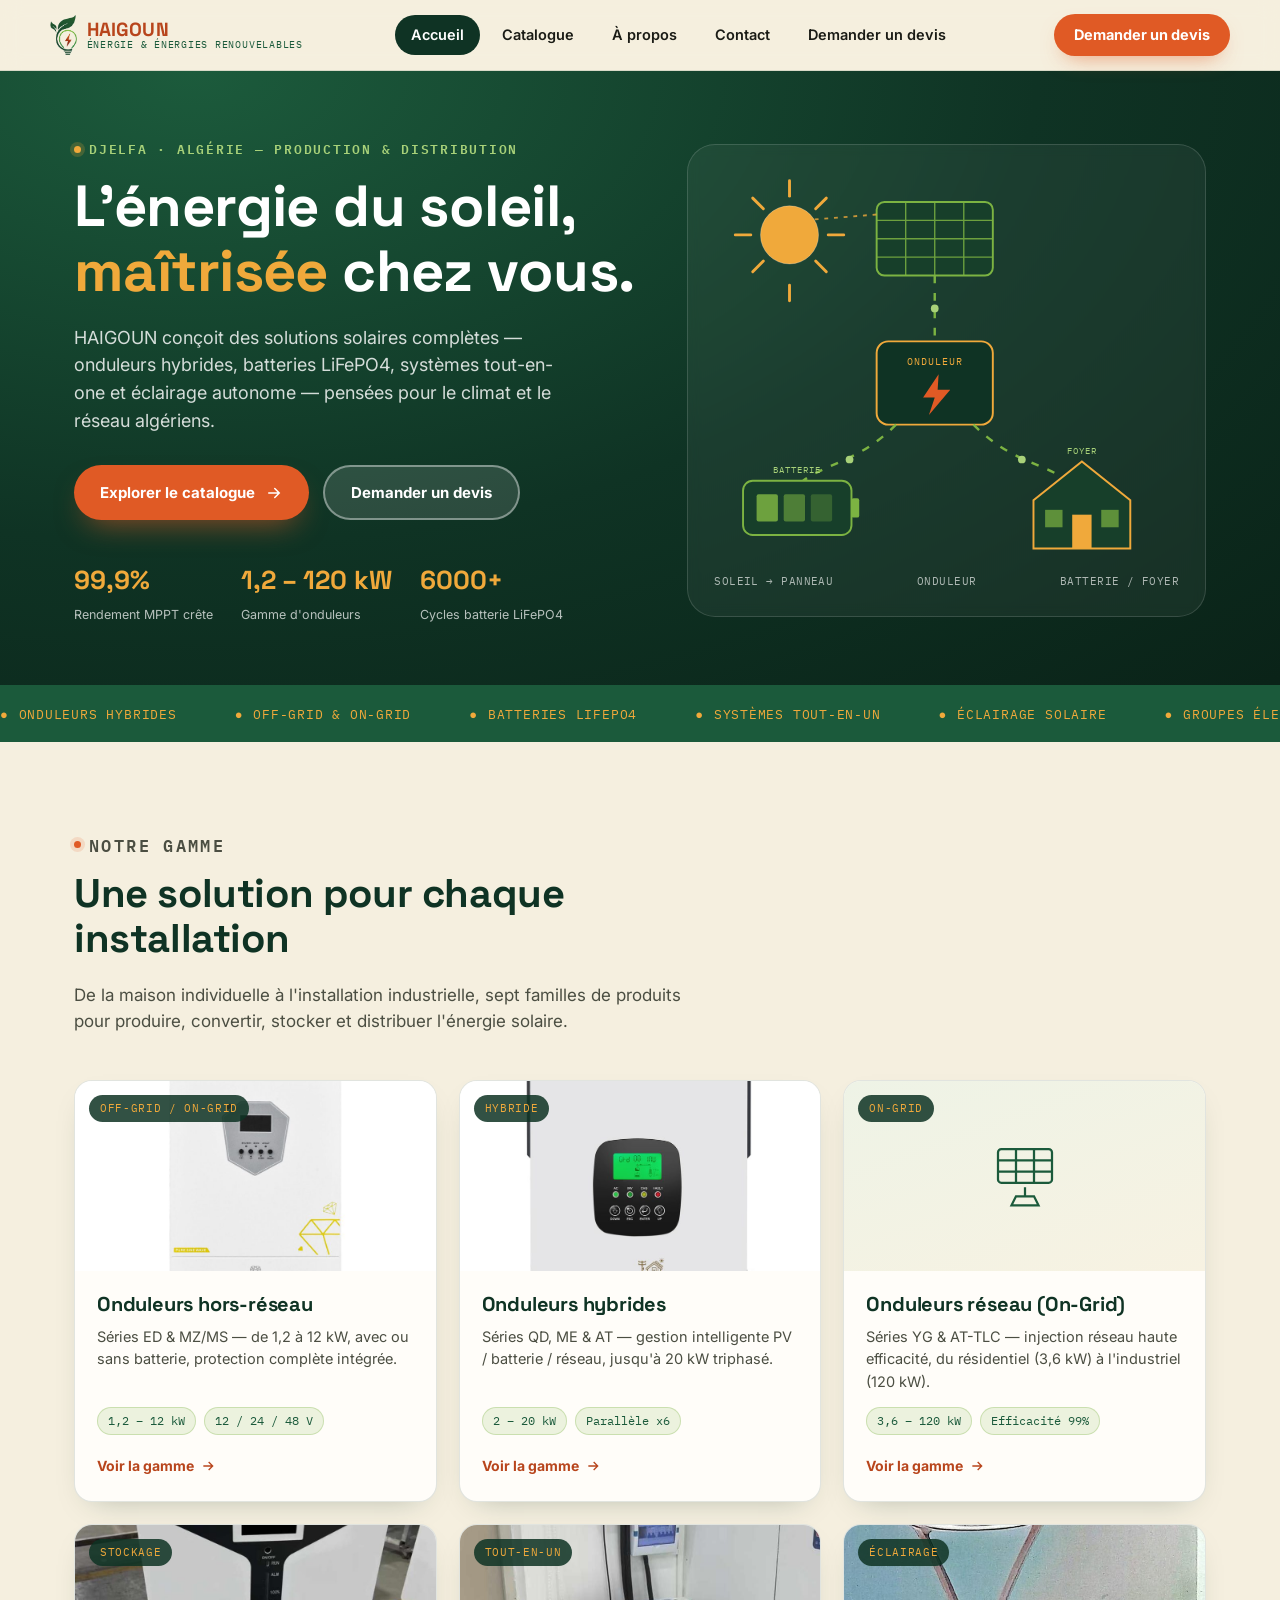
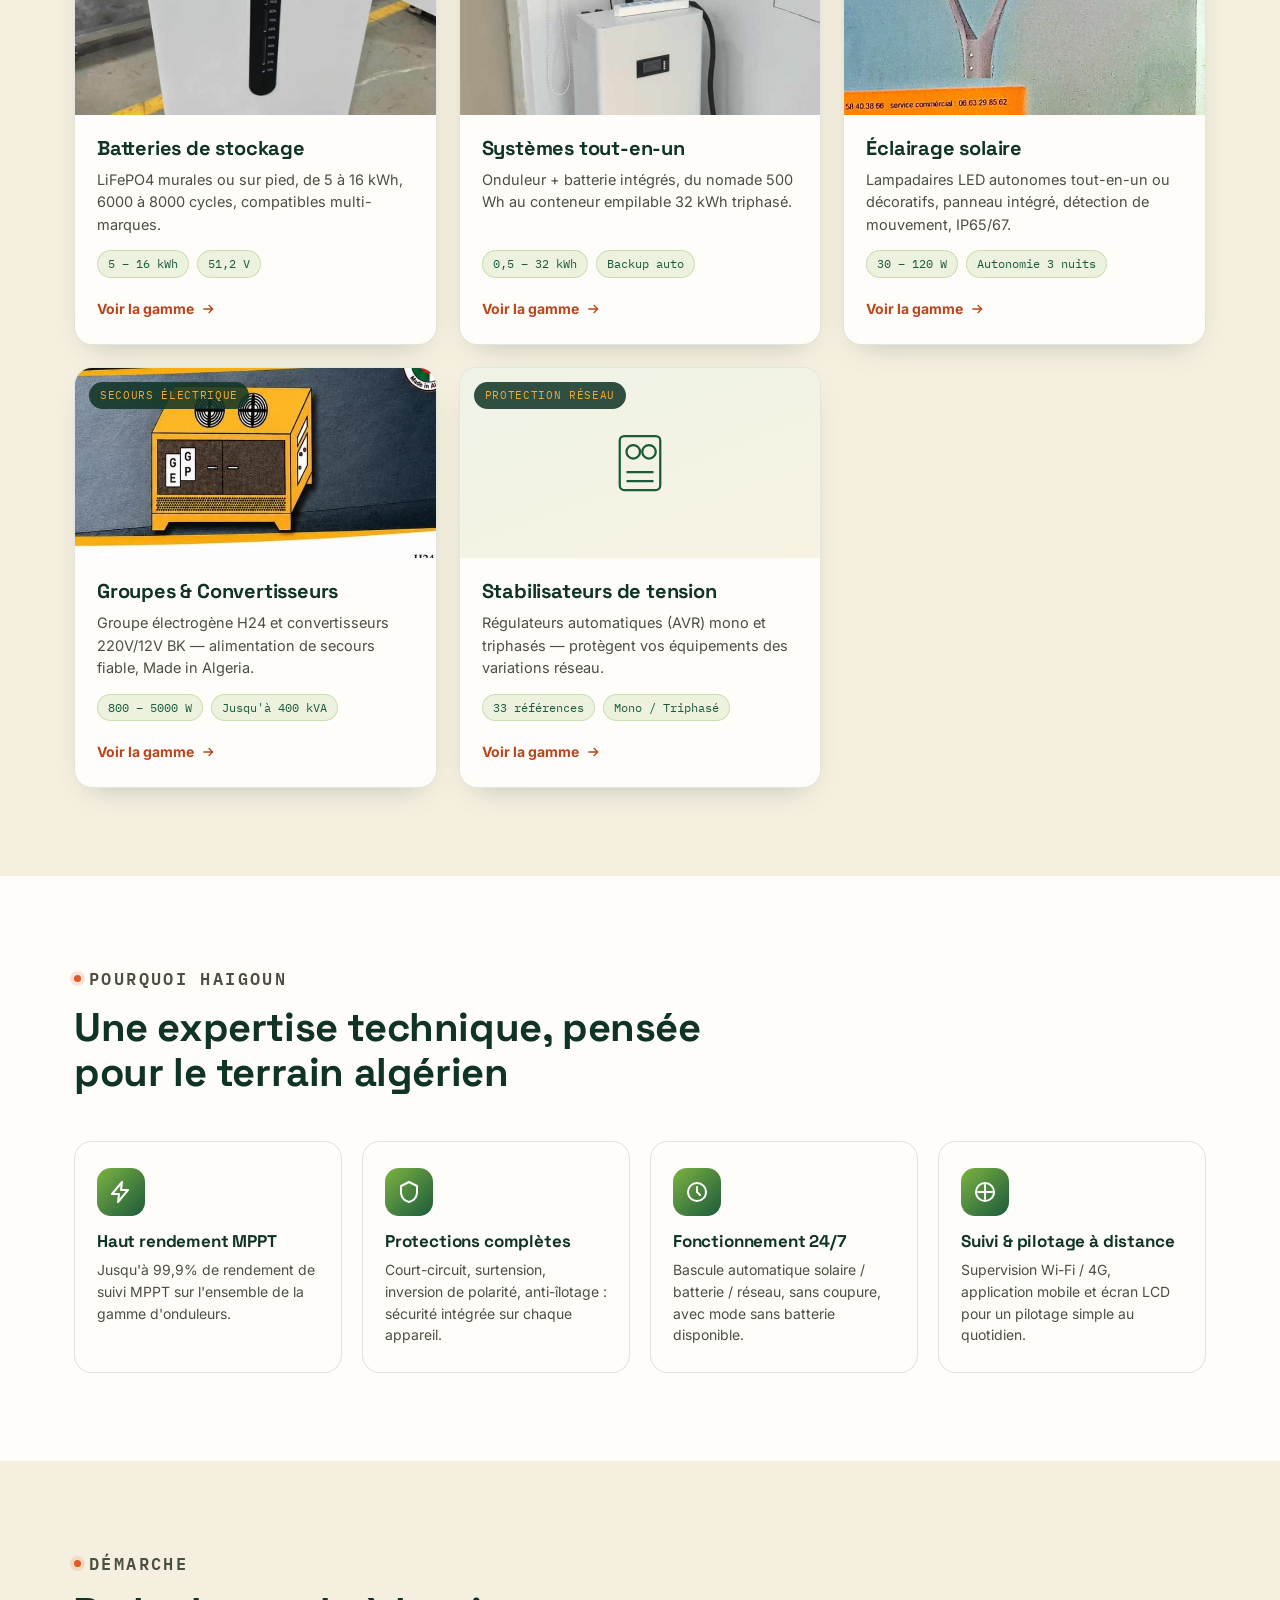
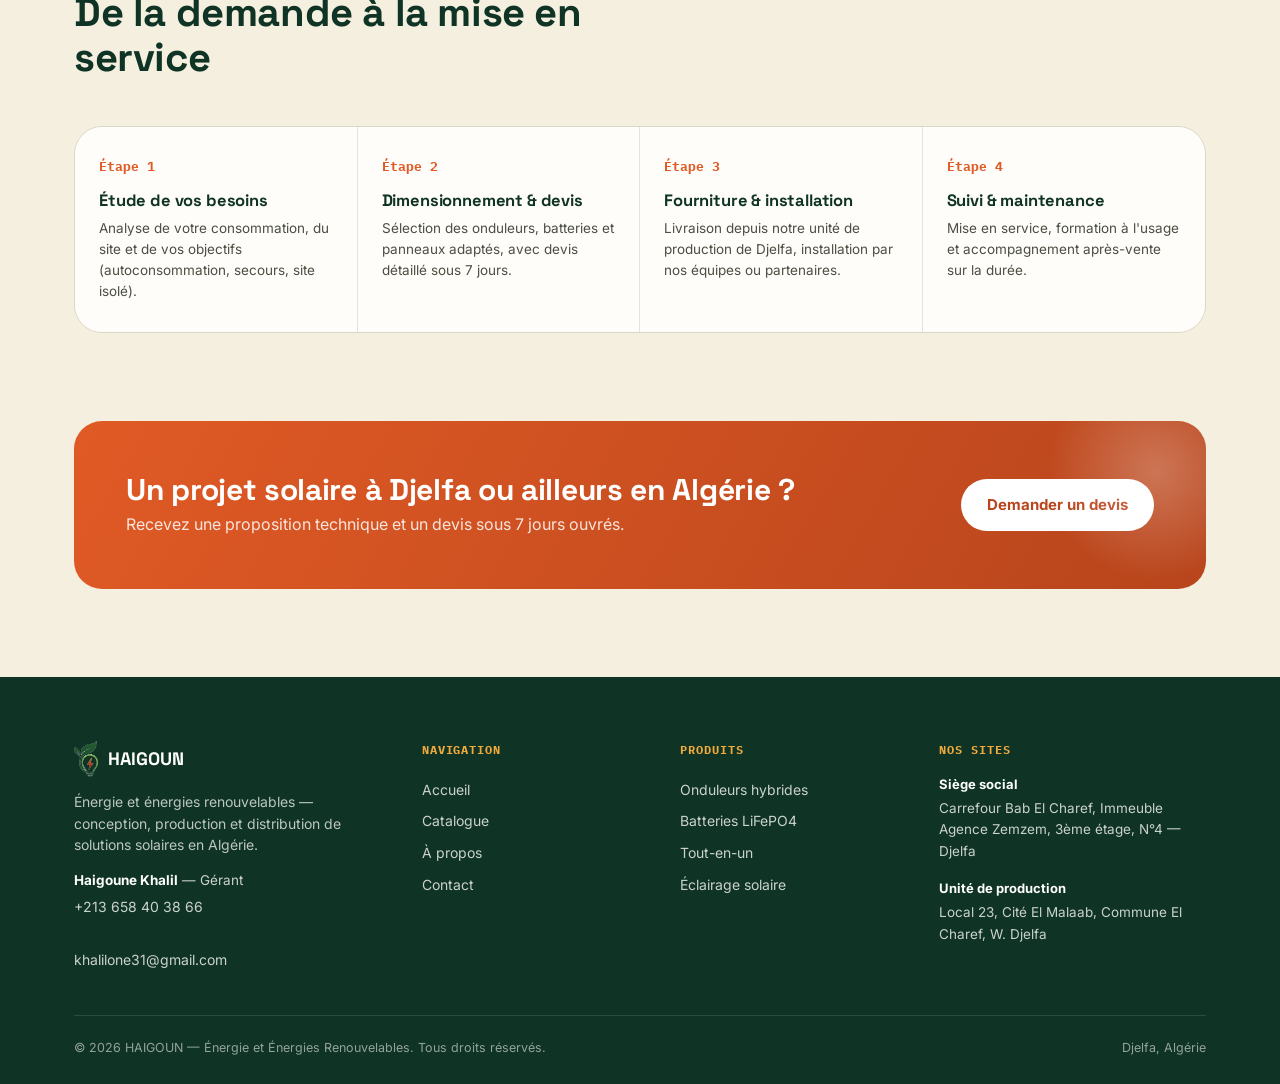
==== commit 9200bf3b: "Add files via upload" ====
--- a/index.html
+++ b/index.html
@@ -137,12 +137,16 @@
     <span><span>●</span>Batteries LiFePO4</span>
     <span><span>●</span>Systèmes tout-en-un</span>
     <span><span>●</span>Éclairage solaire</span>
+    <span><span>●</span>Groupes électrogènes</span>
+    <span><span>●</span>Stabilisateurs de tension</span>
     <span><span>●</span>Certifié CE</span>
     <span><span>●</span>Onduleurs hybrides</span>
     <span><span>●</span>Off-grid &amp; On-grid</span>
     <span><span>●</span>Batteries LiFePO4</span>
     <span><span>●</span>Systèmes tout-en-un</span>
     <span><span>●</span>Éclairage solaire</span>
+    <span><span>●</span>Groupes électrogènes</span>
+    <span><span>●</span>Stabilisateurs de tension</span>
     <span><span>●</span>Certifié CE</span>
   </div>
 </div>
@@ -210,12 +214,34 @@
       </div>
 
       <div class="cat-card reveal">
-        <div class="cat-img"><span class="cat-tag">Éclairage</span><img src="streetlight.jpg" alt="Lampadaire solaire LED HAIGOUN"></div>
+        <div class="cat-img"><span class="cat-tag">Éclairage</span><img src="led-quiza.jpg" alt="Lampadaire solaire LED HAIGOUN"></div>
         <div class="cat-body">
           <h3>Éclairage solaire</h3>
-          <p>Lampadaires LED autonomes tout-en-un, panneau intégré, détection de mouvement, IP66/67.</p>
+          <p>Lampadaires LED autonomes tout-en-un ou décoratifs, panneau intégré, détection de mouvement, IP65/67.</p>
           <div class="cat-specs"><span class="pill">30 – 120 W</span><span class="pill">Autonomie 3 nuits</span></div>
           <a href="catalogue.html#eclairage" class="cat-link">Voir la gamme <svg viewBox="0 0 24 24" fill="none" stroke="currentColor" stroke-width="2"><path d="M5 12h14M13 6l6 6-6 6"/></svg></a>
+        </div>
+      </div>
+
+      <div class="cat-card reveal">
+        <div class="cat-img"><span class="cat-tag">Secours électrique</span><img src="genset-h24.jpg" alt="Groupe électrogène H24 HAIGOUN"></div>
+        <div class="cat-body">
+          <h3>Groupes &amp; Convertisseurs</h3>
+          <p>Groupe électrogène H24 et convertisseurs 220V/12V BK — alimentation de secours fiable, Made in Algeria.</p>
+          <div class="cat-specs"><span class="pill">800 – 5000 W</span><span class="pill">Jusqu'à 400 kVA</span></div>
+          <a href="catalogue.html#groupes" class="cat-link">Voir la gamme <svg viewBox="0 0 24 24" fill="none" stroke="currentColor" stroke-width="2"><path d="M5 12h14M13 6l6 6-6 6"/></svg></a>
+        </div>
+      </div>
+
+      <div class="cat-card reveal">
+        <div class="cat-img icon-media" style="background:linear-gradient(160deg,#eef3e6,#f7f2e2);display:flex;align-items:center;justify-content:center;"><span class="cat-tag" style="position:absolute;top:14px;left:14px;">Protection réseau</span>
+          <svg viewBox="0 0 64 64" width="72" height="72" fill="none" stroke="#1B5A3B" stroke-width="2"><rect x="14" y="8" width="36" height="48" rx="4"/><circle cx="26" cy="22" r="6"/><circle cx="40" cy="22" r="6"/><path d="M20 40h24M20 48h24"/></svg>
+        </div>
+        <div class="cat-body">
+          <h3>Stabilisateurs de tension</h3>
+          <p>Régulateurs automatiques (AVR) mono et triphasés — protègent vos équipements des variations réseau.</p>
+          <div class="cat-specs"><span class="pill">33 références</span><span class="pill">Mono / Triphasé</span></div>
+          <a href="catalogue.html#stabilisateurs" class="cat-link">Voir la gamme <svg viewBox="0 0 24 24" fill="none" stroke="currentColor" stroke-width="2"><path d="M5 12h14M13 6l6 6-6 6"/></svg></a>
         </div>
       </div>
     </div>
